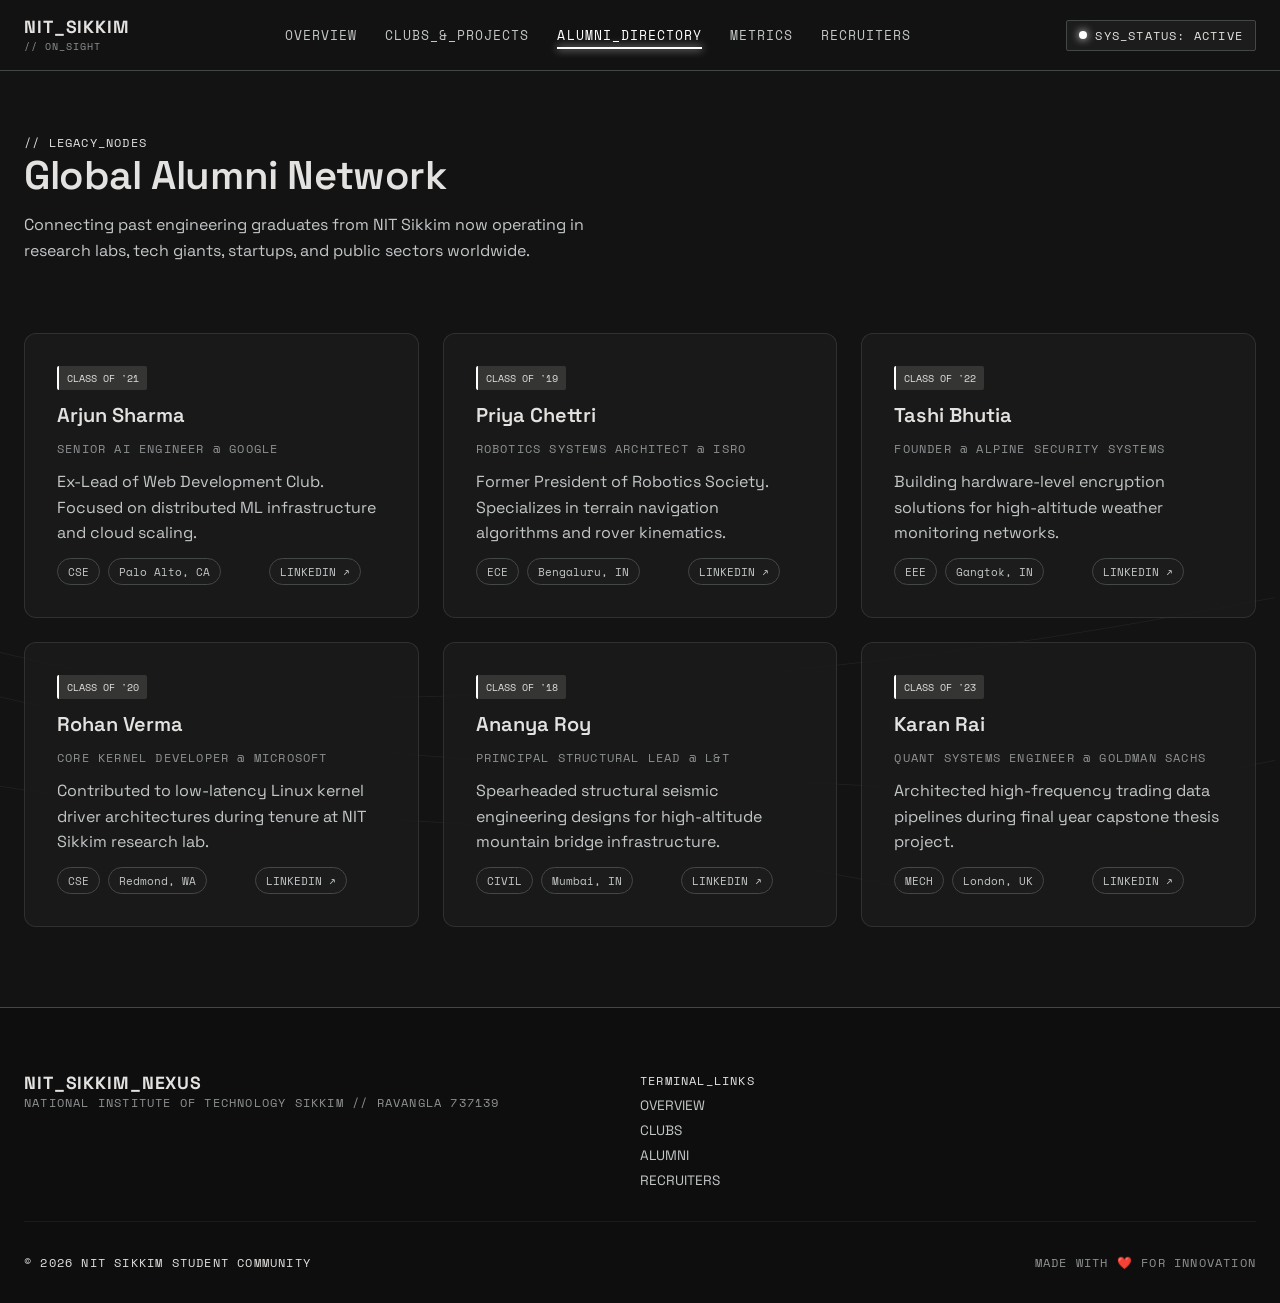
==== alumni.html @ 64bd24f9 "Add files via upload" ====
<!DOCTYPE html>
<html lang="en">
<head>
  <meta charset="UTF-8">
  <meta name="viewport" content="width=device-width, initial-scale=1.0">
  <title>ALUMNI DIRECTORY // NIT SIKKIM</title>
  <link rel="preconnect" href="https://fonts.googleapis.com">
  <link rel="preconnect" href="https://fonts.gstatic.com" crossorigin>
  <link href="https://fonts.googleapis.com/css2?family=Space+Grotesk:wght@400;500;600;700&family=Space+Mono:wght@400;700&display=swap" rel="stylesheet">
  <link rel="stylesheet" href="styles.css">
</head>
<body>

  <canvas id="mountain-canvas"></canvas>

  <header class="navbar">
    <div class="nav-container">
      <a href="index.html" class="brand">
        <span class="brand-title">NIT_SIKKIM</span>
        <span class="label-mono brand-tag">// ON_SIGHT</span>
      </a>
      
      <nav class="nav-links">
        <a href="index.html" class="nav-link">OVERVIEW</a>
        <a href="clubs.html" class="nav-link">CLUBS_&_PROJECTS</a>
        <a href="alumni.html" class="nav-link">ALUMNI_DIRECTORY</a>
        <a href="metrics.html" class="nav-link">METRICS</a>
        <a href="companies.html" class="nav-link">RECRUITERS</a>
      </nav>

      <div class="nav-status">
        <span class="status-dot"></span>
        <span class="label-mono">SYS_STATUS: ACTIVE</span>
      </div>
    </div>
  </header>

  <main>
    <section class="page-header">
      <span class="label-mono">// LEGACY_NODES</span>
      <h1 class="headline-lg">Global Alumni Network</h1>
      <p class="body-md">Connecting past engineering graduates from NIT Sikkim now operating in research labs, tech giants, startups, and public sectors worldwide.</p>
    </section>

    <section class="alumni-section">
      <div class="grid-container alumni-grid">
        <div class="glass-card alumni-card">
          <div class="alumni-badge">CLASS OF '21</div>
          <h3 class="alumni-name">Arjun Sharma</h3>
          <p class="label-mono text-muted">Senior AI Engineer @ Google</p>
          <p class="body-md">Ex-Lead of Web Development Club. Focused on distributed ML infrastructure and cloud scaling.</p>
          <div class="alumni-tags">
            <span class="chip">CSE</span>
            <span class="chip">Palo Alto, CA</span>
            <a href="https://linkedin.com/in/arjun-sharma" target="_blank" class="chip-btn">LINKEDIN ↗</a>
          </div>
        </div>

        <div class="glass-card alumni-card">
          <div class="alumni-badge">CLASS OF '19</div>
          <h3 class="alumni-name">Priya Chettri</h3>
          <p class="label-mono text-muted">Robotics Systems Architect @ ISRO</p>
          <p class="body-md">Former President of Robotics Society. Specializes in terrain navigation algorithms and rover kinematics.</p>
          <div class="alumni-tags">
            <span class="chip">ECE</span>
            <span class="chip">Bengaluru, IN</span>
            <a href="https://linkedin.com/in/priya-chettri" target="_blank" class="chip-btn">LINKEDIN ↗</a>
          </div>
        </div>

        <div class="glass-card alumni-card">
          <div class="alumni-badge">CLASS OF '22</div>
          <h3 class="alumni-name">Tashi Bhutia</h3>
          <p class="label-mono text-muted">Founder @ Alpine Security Systems</p>
          <p class="body-md">Building hardware-level encryption solutions for high-altitude weather monitoring networks.</p>
          <div class="alumni-tags">
            <span class="chip">EEE</span>
            <span class="chip">Gangtok, IN</span>
            <a href="https://linkedin.com/in/tashi-bhutia" target="_blank" class="chip-btn">LINKEDIN ↗</a>
          </div>
        </div>

        <div class="glass-card alumni-card">
          <div class="alumni-badge">CLASS OF '20</div>
          <h3 class="alumni-name">Rohan Verma</h3>
          <p class="label-mono text-muted">Core Kernel Developer @ Microsoft</p>
          <p class="body-md">Contributed to low-latency Linux kernel driver architectures during tenure at NIT Sikkim research lab.</p>
          <div class="alumni-tags">
            <span class="chip">CSE</span>
            <span class="chip">Redmond, WA</span>
            <a href="https://linkedin.com/in/rohan-verma" target="_blank" class="chip-btn">LINKEDIN ↗</a>
          </div>
        </div>

        <div class="glass-card alumni-card">
          <div class="alumni-badge">CLASS OF '18</div>
          <h3 class="alumni-name">Ananya Roy</h3>
          <p class="label-mono text-muted">Principal Structural Lead @ L&T</p>
          <p class="body-md">Spearheaded structural seismic engineering designs for high-altitude mountain bridge infrastructure.</p>
          <div class="alumni-tags">
            <span class="chip">CIVIL</span>
            <span class="chip">Mumbai, IN</span>
            <a href="https://linkedin.com/in/ananya-roy" target="_blank" class="chip-btn">LINKEDIN ↗</a>
          </div>
        </div>

        <div class="glass-card alumni-card">
          <div class="alumni-badge">CLASS OF '23</div>
          <h3 class="alumni-name">Karan Rai</h3>
          <p class="label-mono text-muted">Quant Systems Engineer @ Goldman Sachs</p>
          <p class="body-md">Architected high-frequency trading data pipelines during final year capstone thesis project.</p>
          <div class="alumni-tags">
            <span class="chip">MECH</span>
            <span class="chip">London, UK</span>
            <a href="https://linkedin.com/in/karan-rai" target="_blank" class="chip-btn">LINKEDIN ↗</a>
          </div>
        </div>
      </div>
    </section>
  </main>

  <footer class="footer">
    <div class="footer-container">
      <div class="footer-brand">
        <span class="brand-title">NIT_SIKKIM_NEXUS</span>
        <p class="label-mono text-muted">NATIONAL INSTITUTE OF TECHNOLOGY SIKKIM // RAVANGLA 737139</p>
      </div>

      <div class="footer-links">
        <span class="label-mono">TERMINAL_LINKS</span>
        <a href="index.html">OVERVIEW</a>
        <a href="clubs.html">CLUBS</a>
        <a href="alumni.html">ALUMNI</a>
        <a href="companies.html">RECRUITERS</a>
      </div>

      <div class="footer-meta">
        <span class="label-mono">&copy; 2026 NIT SIKKIM STUDENT COMMUNITY</span>
        <span class="label-mono text-muted">MADE WITH ❤️ FOR INNOVATION</span>
      </div>
    </div>
  </footer>

  <script src="script.js"></script>
</body>
</html>
---- styles.css ----
/* ==========================================================================
   SYNTHETIC HORIZON DESIGN SYSTEM (MONOCHROMATIC TECHNICAL / GLASSMORPHIC HUD)
   ========================================================================== */

:root {
  /* Design Tokens - Palette */
  --surface: #131313;
  --surface-dim: #131313;
  --surface-bright: #393938;
  --surface-container-lowest: #0e0e0e;
  --surface-container-low: #1b1c1b;
  --surface-container: #1f201f;
  --surface-container-high: #2a2a29;
  --surface-container-highest: #353534;
  
  --on-surface: #e4e2e0;
  --on-surface-variant: #c4c7c8;
  --outline: #8e9192;
  --outline-variant: #444748;
  
  --primary: #ffffff;
  --on-primary: #2f3131;
  --secondary: #c7c6c6;
  --tertiary: #ffffff;
  
  /* Typography */
  --font-heading: 'Space Grotesk', sans-serif;
  --font-mono: 'Space Mono', monospace;
  
  /* Border Radius */
  --radius-sm: 0.125rem;  /* 2px */
  --radius-default: 0.25rem; /* 4px */
  --radius-md: 0.375rem;  /* 6px */
  --radius-lg: 0.75rem;   /* 12px */
  
  /* Spacing */
  --gutter: 24px;
  --max-width: 1440px;
}

/* Global Reset & Base */
* {
  box-sizing: border-box;
  margin: 0;
  padding: 0;
}

html {
  scroll-behavior: smooth;
  background-color: var(--surface);
  color: var(--on-surface);
  font-family: var(--font-heading);
}

body {
  overflow-x: hidden;
  position: relative;
  min-height: 100vh;
  display: flex;
  flex-direction: column;
}

main {
  flex: 1;
}

/* Dynamic Mountain Canvas */
#mountain-canvas {
  position: fixed;
  top: 0;
  left: 0;
  width: 100vw;
  height: 100vh;
  z-index: -1;
  pointer-events: none;
  opacity: 0.35;
}

/* Typography Classes */
.headline-xl {
  font-size: clamp(2.5rem, 6vw, 4rem);
  font-weight: 700;
  line-height: 1.1;
  letter-spacing: -0.02em;
}

.headline-lg {
  font-size: clamp(1.75rem, 4vw, 2.5rem);
  font-weight: 600;
  line-height: 1.2;
  letter-spacing: -0.01em;
}

.body-md {
  font-size: 1rem;
  font-weight: 400;
  line-height: 1.6;
  color: var(--on-surface-variant);
}

.label-mono {
  font-family: var(--font-mono);
  font-size: 0.75rem;
  letter-spacing: 0.1em;
  text-transform: uppercase;
}

.text-glow {
  text-shadow: 0 0 15px rgba(255, 255, 255, 0.4);
}

.text-muted {
  color: var(--outline);
}

.text-primary {
  color: var(--primary);
}

/* Glassmorphism Cards */
.glass-card {
  background: rgba(31, 32, 31, 0.55);
  backdrop-filter: blur(25px);
  -webkit-backdrop-filter: blur(25px);
  border: 1px solid rgba(255, 255, 255, 0.1);
  border-radius: var(--radius-lg);
  padding: 32px;
  transition: all 0.3s cubic-bezier(0.16, 1, 0.3, 1);
  position: relative;
  overflow: hidden;
}

.glass-card::before {
  content: '';
  position: absolute;
  top: 0;
  left: -100%;
  width: 100%;
  height: 100%;
  background: linear-gradient(90deg, transparent, rgba(255,255,255,0.05), transparent);
  transition: left 0.6s ease;
}

.glass-card:hover::before {
  left: 100%;
}

.glass-card:hover {
  border-color: rgba(255, 255, 255, 0.25);
  box-shadow: 0 0 25px rgba(255, 255, 255, 0.08);
  transform: translateY(-2px);
}

/* Layout Grid Container */
.grid-container {
  display: grid;
  gap: var(--gutter);
  max-width: var(--max-width);
  margin: 0 auto;
  padding: 0 var(--gutter);
}

/* Navbar */
.navbar {
  position: sticky;
  top: 0;
  z-index: 100;
  background: rgba(19, 19, 19, 0.85);
  backdrop-filter: blur(20px);
  border-bottom: 1px solid var(--outline-variant);
}

.nav-container {
  max-width: var(--max-width);
  margin: 0 auto;
  padding: 16px var(--gutter);
  display: flex;
  align-items: center;
  justify-content: space-between;
}

.brand {
  display: flex;
  flex-direction: column;
  text-decoration: none;
  color: inherit;
}

.brand-title {
  font-weight: 700;
  letter-spacing: 0.05em;
  font-size: 1.1rem;
}

.brand-tag {
  color: var(--outline);
  font-size: 0.65rem;
}

.nav-links {
  display: flex;
  gap: 28px;
}

.nav-link {
  color: var(--on-surface-variant);
  text-decoration: none;
  font-family: var(--font-mono);
  font-size: 0.8rem;
  letter-spacing: 0.08em;
  transition: color 0.2s ease;
  position: relative;
  padding: 4px 0;
}

.nav-link:hover, .nav-link.active {
  color: var(--primary);
}

.nav-link.active::after {
  content: '';
  position: absolute;
  bottom: 0;
  left: 0;
  width: 100%;
  height: 2px;
  background: var(--primary);
  box-shadow: 0 0 8px var(--primary);
}

.nav-status {
  display: flex;
  align-items: center;
  gap: 8px;
  background: var(--surface-container-low);
  padding: 6px 12px;
  border-radius: var(--radius-sm);
  border: 1px solid var(--outline-variant);
}

.status-dot {
  width: 8px;
  height: 8px;
  background-color: var(--primary);
  border-radius: 50%;
  box-shadow: 0 0 8px var(--primary);
  animation: pulse 2s infinite;
}

@keyframes pulse {
  0% { opacity: 1; }
  50% { opacity: 0.3; }
  100% { opacity: 1; }
}

/* Page Headers */
.page-header {
  max-width: var(--max-width);
  margin: 0 auto;
  padding: 60px var(--gutter) 30px;
}

.page-header p {
  margin-top: 12px;
  max-width: 600px;
}

/* Buttons */
.btn {
  display: inline-flex;
  align-items: center;
  justify-content: center;
  padding: 12px 24px;
  font-family: var(--font-mono);
  font-size: 0.85rem;
  letter-spacing: 0.08em;
  text-decoration: none;
  border-radius: var(--radius-default);
  cursor: pointer;
  transition: all 0.2s ease;
  border: 1px solid transparent;
}

.btn-primary {
  background: var(--tertiary);
  color: var(--on-primary);
  border-color: var(--tertiary);
  font-weight: 700;
}

.btn-primary:hover {
  box-shadow: 0 0 20px rgba(255, 255, 255, 0.4);
  transform: translateY(-1px);
}

.btn-ghost {
  background: transparent;
  color: var(--primary);
  border-color: var(--outline);
}

.btn-ghost:hover {
  background: rgba(255, 255, 255, 0.1);
  border-color: var(--primary);
}

/* Hero Section */
.hero-section {
  max-width: var(--max-width);
  margin: 0 auto;
  padding: 80px var(--gutter) 40px;
  display: grid;
  grid-template-columns: 1.2fr 0.8fr;
  gap: 48px;
  align-items: center;
}

.hud-badge {
  display: inline-block;
  padding: 6px 12px;
  background: var(--surface-container-high);
  border: 1px solid var(--outline-variant);
  border-radius: var(--radius-sm);
  margin-bottom: 24px;
}

.hero-description {
  margin: 24px 0 32px;
  max-width: 580px;
}

.hero-actions {
  display: flex;
  gap: 16px;
}

/* Terrain HUD Graphic Widget */
.terrain-hud {
  display: flex;
  flex-direction: column;
  gap: 20px;
}

.hud-header, .hud-footer {
  display: flex;
  justify-content: space-between;
}

.topography-graphic {
  height: 120px;
  border: 1px dashed var(--outline-variant);
  border-radius: var(--radius-sm);
  position: relative;
  overflow: hidden;
  display: flex;
  align-items: center;
  justify-content: center;
  background: radial-gradient(circle, rgba(255,255,255,0.03) 0%, transparent 70%);
}

.topo-line {
  position: absolute;
  border: 1px solid var(--outline);
  border-radius: 50%;
  opacity: 0.3;
}

.line-1 { width: 80px; height: 40px; transform: rotate(-15deg); }
.line-2 { width: 140px; height: 70px; transform: rotate(-10deg); }
.line-3 { width: 220px; height: 100px; transform: rotate(-5deg); }

.hud-val {
  display: block;
  font-family: var(--font-heading);
  font-weight: 600;
  margin-top: 4px;
}

/* Stats Section */
.stats-section {
  padding: 40px 0 60px;
}

.stats-grid {
  grid-template-columns: repeat(auto-fit, minmax(240px, 1fr));
}

.stat-card {
  display: flex;
  flex-direction: column;
  gap: 8px;
}

/* Clubs & Projects Section */
.clubs-section, .alumni-section, .companies-section, .metrics-detailed-section {
  padding: 40px 0 80px;
}

.section-header {
  max-width: var(--max-width);
  margin: 0 auto 32px;
  padding: 0 var(--gutter);
  display: flex;
  justify-content: space-between;
  align-items: flex-end;
  flex-wrap: wrap;
  gap: 16px;
}

.filter-bar {
  display: flex;
  gap: 8px;
  flex-wrap: wrap;
}

.filter-btn {
  background: var(--surface-container-low);
  border: 1px solid var(--outline-variant);
  color: var(--on-surface-variant);
  padding: 8px 16px;
  font-family: var(--font-mono);
  font-size: 0.75rem;
  border-radius: var(--radius-sm);
  cursor: pointer;
  transition: all 0.2s ease;
}

.filter-btn:hover, .filter-btn.active {
  background: var(--primary);
  color: var(--on-primary);
  border-color: var(--primary);
}

.projects-grid {
  grid-template-columns: repeat(auto-fill, minmax(340px, 1fr));
}

.project-card {
  display: flex;
  flex-direction: column;
  justify-content: space-between;
  height: 100%;
}

.card-header {
  display: flex;
  justify-content: space-between;
  align-items: center;
  margin-bottom: 12px;
}

.card-title {
  font-size: 1.4rem;
  margin-bottom: 8px;
}

.progress-container {
  margin: 20px 0 12px;
}

.progress-bar {
  height: 3px;
  background: var(--surface-container-highest);
  border-radius: 2px;
  overflow: hidden;
  margin-top: 6px;
}

.progress-fill {
  height: 100%;
  background: linear-gradient(90deg, var(--secondary), var(--primary));
  box-shadow: 0 0 8px var(--primary);
}

.card-footer {
  display: flex;
  justify-content: space-between;
  align-items: center;
  margin-top: 16px;
  padding-top: 16px;
  border-top: 1px solid var(--outline-variant);
}

/* Alumni Section */
.alumni-grid {
  grid-template-columns: repeat(auto-fill, minmax(300px, 1fr));
}

.alumni-card {
  display: flex;
  flex-direction: column;
  gap: 12px;
}

.alumni-badge {
  display: inline-block;
  align-self: flex-start;
  font-family: var(--font-mono);
  font-size: 0.65rem;
  background: var(--surface-container-highest);
  padding: 4px 8px;
  border-radius: var(--radius-sm);
  border-left: 2px solid var(--primary);
}

.alumni-name {
  font-size: 1.25rem;
  font-weight: 600;
}

.alumni-tags {
  display: flex;
  gap: 8px;
  margin-top: auto;
}

.chip {
  font-family: var(--font-mono);
  font-size: 0.7rem;
  background: var(--surface-container-low);
  border: 1px solid var(--outline-variant);
  padding: 4px 10px;
  border-radius: 9999px;
  color: var(--on-surface-variant);
}
/* Animated Interactive Chip Button */
.chip-btn {
  display: inline-flex;
  align-items: center;
  font-family: var(--font-mono);
  font-size: 0.7rem;
  background: var(--surface-container-low);
  border: 1px solid var(--outline-variant);
  padding: 4px 10px;
  border-radius: 9999px;
  color: var(--on-surface-variant);
  text-decoration: none;
  transition: all 0.25s ease;
  margin-left: 40px;
  cursor: pointer;
}

.chip-btn:hover {
  background: rgba(255, 255, 255, 0.1);
  border-color: var(--primary);
  color: var(--primary);
  box-shadow: 0 0 12px rgba(255, 255, 255, 0.3);
  transform: translateY(-2px);
}
/* Companies Marquee Section */
.marquee-wrapper {
  width: 100%;
  overflow: hidden;
  padding: 40px 0;
  position: relative;
  background: var(--surface-container-lowest);
  border-top: 1px solid var(--outline-variant);
  border-bottom: 1px solid var(--outline-variant);
  margin: 40px 0;
  mask-image: linear-gradient(90deg, transparent, #000 15%, #000 85%, transparent);
  -webkit-mask-image: linear-gradient(90deg, transparent, #000 15%, #000 85%, transparent);
}

.marquee-track {
  display: flex;
  align-items: center;
  gap: 60px;
  width: max-content;
  animation: marquee-slide 35s linear infinite;
}

.marquee-track:hover {
  animation-play-state: paused;
}

@keyframes marquee-slide {
  0% { transform: translateX(0); }
  100% { transform: translateX(-50%); }
}

.company-badge {
  display: flex;
  align-items: center;
  gap: 14px;
  padding: 16px 28px;
  background: rgba(31, 32, 31, 0.4);
  border: 1px solid var(--outline-variant);
  border-radius: var(--radius-md);
  backdrop-filter: blur(10px);
  transition: all 0.3s ease;
  cursor: pointer;
  white-space: nowrap;
}

.company-badge:hover {
  border-color: var(--primary);
  box-shadow: 0 0 15px rgba(255, 255, 255, 0.2);
  transform: translateY(-2px);
}

.company-logo-svg {
  width: 32px;
  height: 32px;
  fill: var(--on-surface-variant);
  transition: fill 0.3s ease;
}

.company-badge:hover .company-logo-svg {
  fill: var(--primary);
  filter: drop-shadow(0 0 6px var(--primary));
}

.company-name {
  font-family: var(--font-heading);
  font-weight: 600;
  font-size: 1.1rem;
  letter-spacing: 0.05em;
  color: var(--on-surface);
}

/* Modal Window */
.modal-overlay {
  position: fixed;
  top: 0;
  left: 0;
  width: 100vw;
  height: 100vh;
  background: rgba(0, 0, 0, 0.85);
  backdrop-filter: blur(12px);
  z-index: 1000;
  display: flex;
  align-items: center;
  justify-content: center;
  opacity: 0;
  pointer-events: none;
  transition: opacity 0.3s ease;
}

.modal-overlay.active {
  opacity: 1;
  pointer-events: all;
}

.modal-content {
  max-width: 600px;
  width: 90%;
  position: relative;
  display: flex;
  flex-direction: column;
  gap: 16px;
}

.modal-close {
  position: absolute;
  top: 20px;
  right: 20px;
  background: transparent;
  border: none;
  color: var(--primary);
  font-size: 1.8rem;
  cursor: pointer;
}

.modal-metrics {
  display: flex;
  gap: 32px;
  margin: 16px 0;
  padding: 16px;
  background: var(--surface-container-low);
  border-radius: var(--radius-sm);
}

/* Footer */
.footer {
  border-top: 1px solid var(--outline-variant);
  padding: 64px 0 32px;
  background: var(--surface-container-lowest);
  margin-top: auto;
}

.footer-container {
  max-width: var(--max-width);
  margin: 0 auto;
  padding: 0 var(--gutter);
  display: grid;
  grid-template-columns: 2fr 1fr 1fr;
  gap: 32px;
}

.footer-links {
  display: flex;
  flex-direction: column;
  gap: 8px;
}

.footer-links a {
  color: var(--on-surface-variant);
  text-decoration: none;
  font-size: 0.85rem;
}

.footer-links a:hover {
  color: var(--primary);
}

.footer-meta {
  grid-column: 1 / -1;
  display: flex;
  justify-content: space-between;
  padding-top: 32px;
  border-top: 1px solid rgba(255,255,255,0.05);
  flex-wrap: wrap;
  gap: 12px;
}

/* Responsive Styles */
@media (max-width: 868px) {
  .hero-section {
    grid-template-columns: 1fr;
    padding-top: 40px;
  }
  
  .nav-links {
    display: none;
  }

  .footer-container {
    grid-template-columns: 1fr;
  }
}
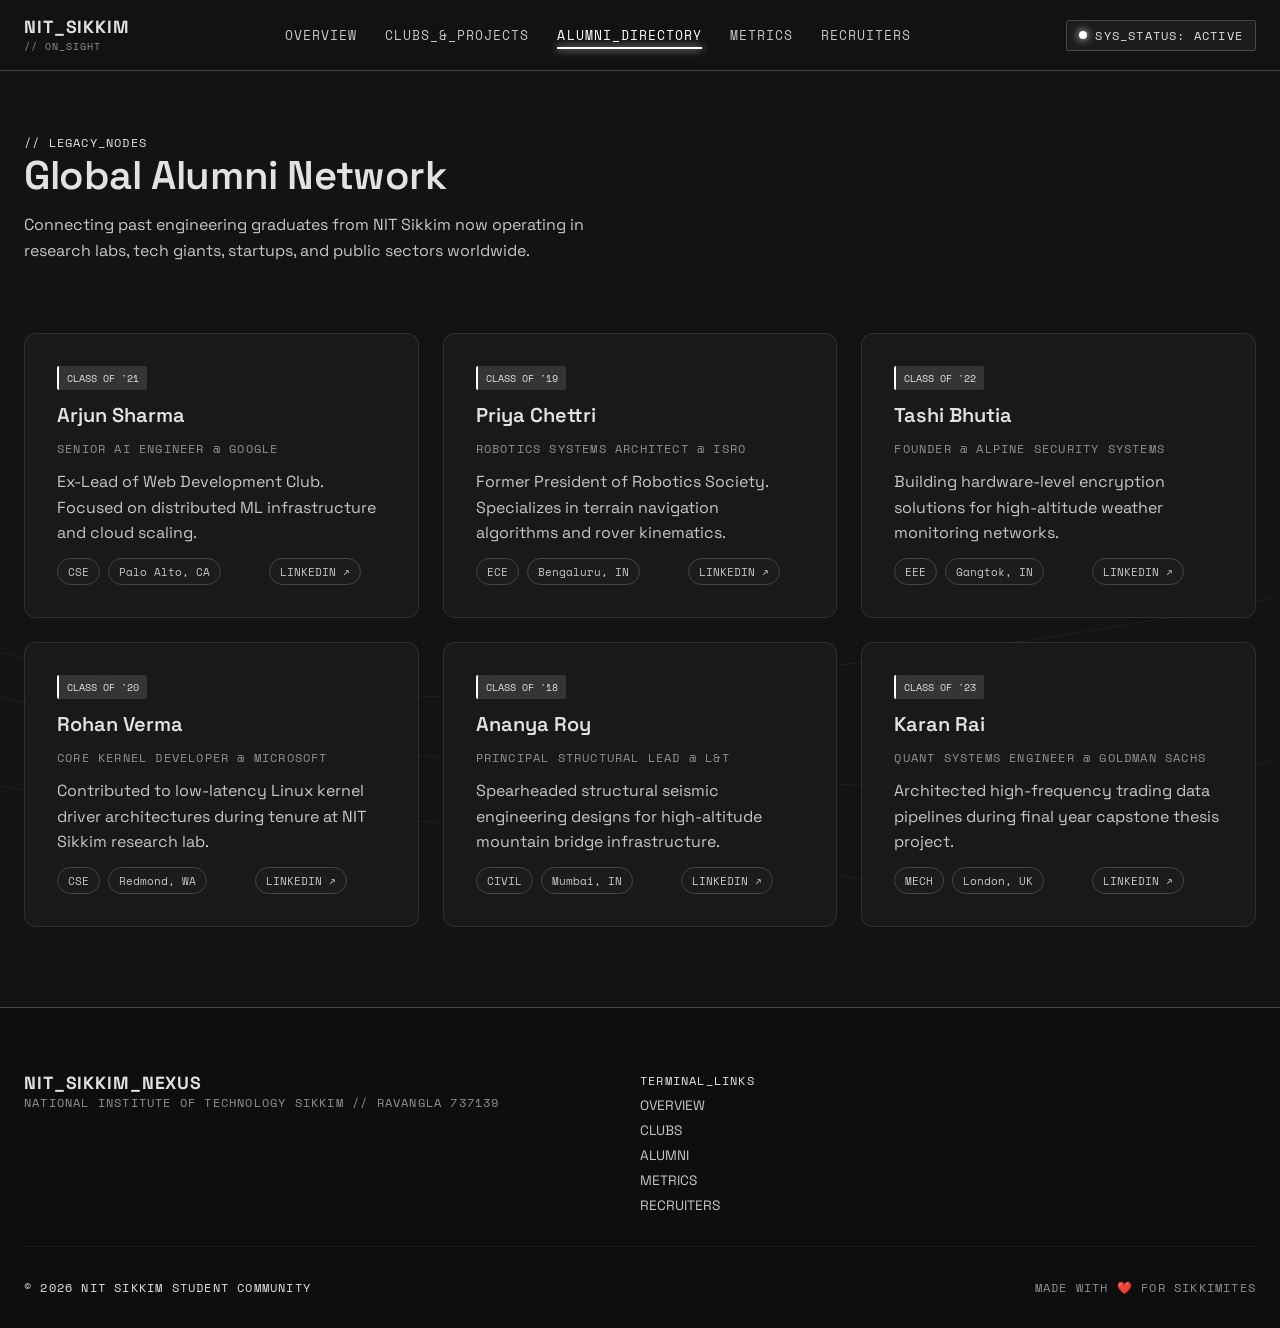
==== commit 893a6a10: "commit 2" ====
--- a/alumni.html
+++ b/alumni.html
@@ -131,12 +131,13 @@
         <a href="index.html">OVERVIEW</a>
         <a href="clubs.html">CLUBS</a>
         <a href="alumni.html">ALUMNI</a>
+        <a href="metrics.html">METRICS</a>
         <a href="companies.html">RECRUITERS</a>
       </div>
 
       <div class="footer-meta">
         <span class="label-mono">&copy; 2026 NIT SIKKIM STUDENT COMMUNITY</span>
-        <span class="label-mono text-muted">MADE WITH ❤️ FOR INNOVATION</span>
+        <span class="label-mono text-muted">MADE WITH ❤️ FOR SIKKIMITES</span>
       </div>
     </div>
   </footer>
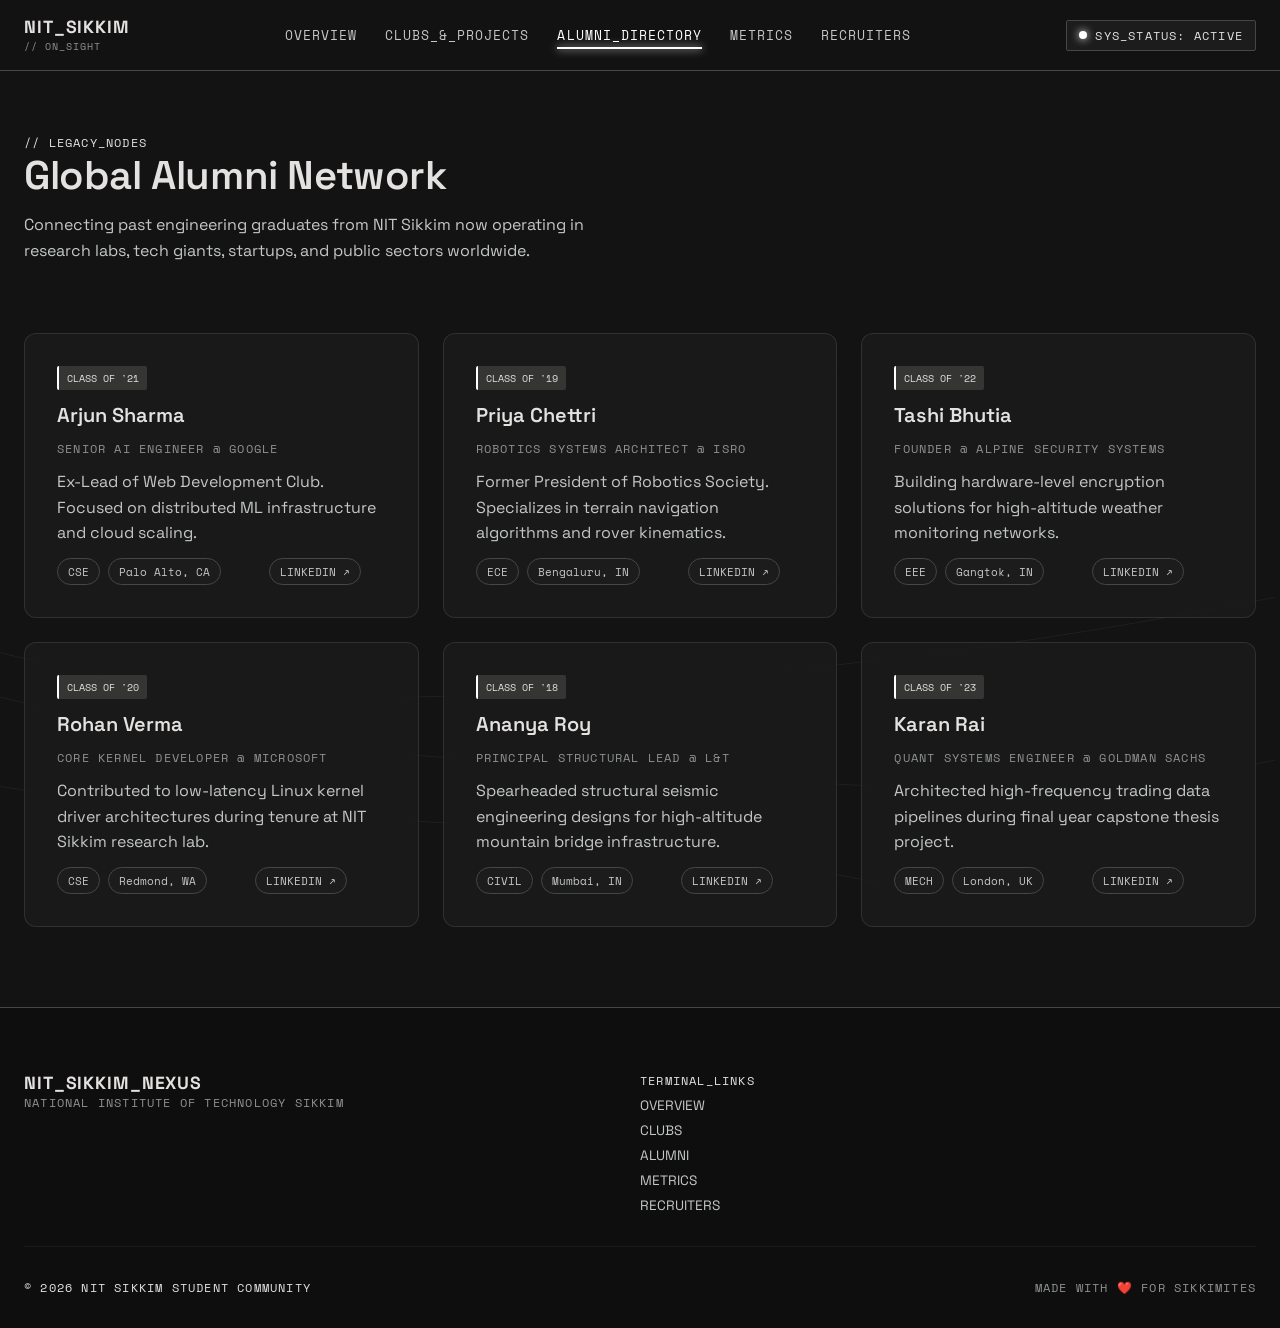
==== commit d9643cdf: "commit 3" ====
--- a/alumni.html
+++ b/alumni.html
@@ -123,7 +123,7 @@
     <div class="footer-container">
       <div class="footer-brand">
         <span class="brand-title">NIT_SIKKIM_NEXUS</span>
-        <p class="label-mono text-muted">NATIONAL INSTITUTE OF TECHNOLOGY SIKKIM // RAVANGLA 737139</p>
+        <p class="label-mono text-muted">NATIONAL INSTITUTE OF TECHNOLOGY SIKKIM</p>
       </div>
 
       <div class="footer-links">
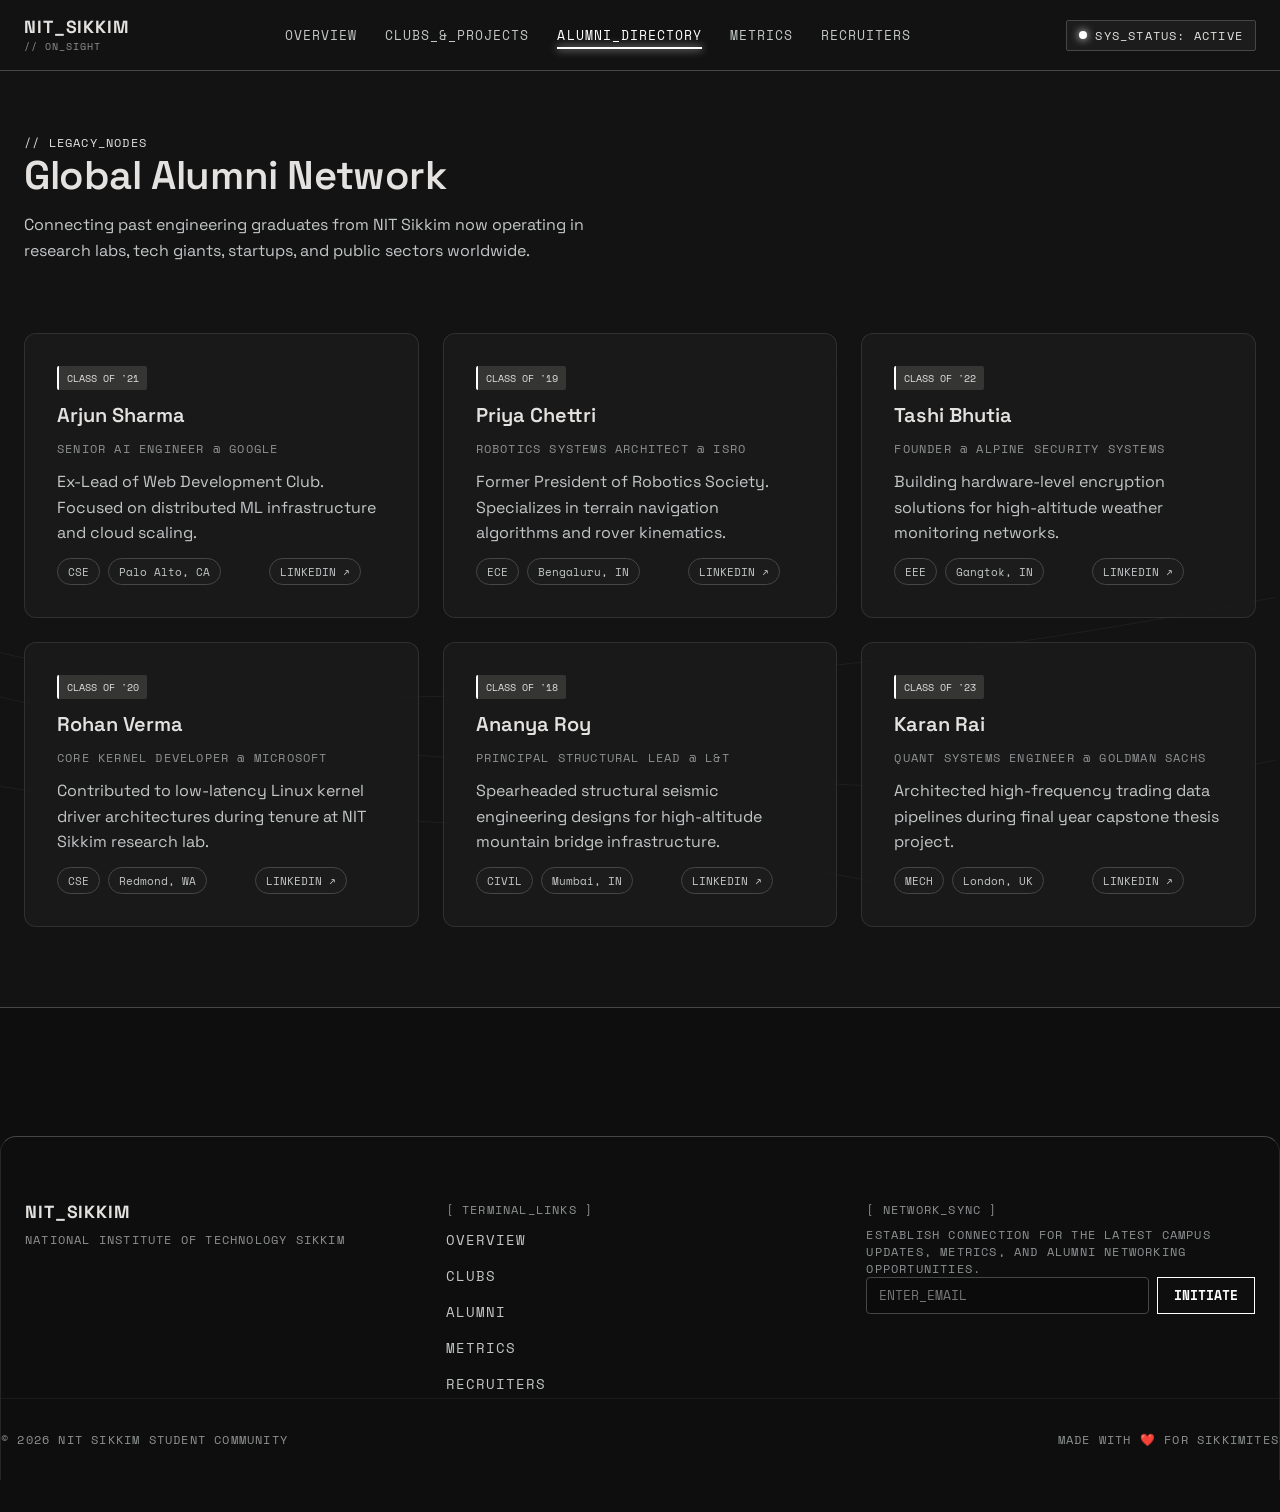
==== commit e78b6c91: "commit major [5]" ====
--- a/alumni.html
+++ b/alumni.html
@@ -120,26 +120,7 @@
   </main>
 
   <footer class="footer">
-    <div class="footer-container">
-      <div class="footer-brand">
-        <span class="brand-title">NIT_SIKKIM_NEXUS</span>
-        <p class="label-mono text-muted">NATIONAL INSTITUTE OF TECHNOLOGY SIKKIM</p>
-      </div>
-
-      <div class="footer-links">
-        <span class="label-mono">TERMINAL_LINKS</span>
-        <a href="index.html">OVERVIEW</a>
-        <a href="clubs.html">CLUBS</a>
-        <a href="alumni.html">ALUMNI</a>
-        <a href="metrics.html">METRICS</a>
-        <a href="companies.html">RECRUITERS</a>
-      </div>
-
-      <div class="footer-meta">
-        <span class="label-mono">&copy; 2026 NIT SIKKIM STUDENT COMMUNITY</span>
-        <span class="label-mono text-muted">MADE WITH ❤️ FOR SIKKIMITES</span>
-      </div>
-    </div>
+    <div id="footer-container"></div>
   </footer>
 
   <script src="script.js"></script>
--- a/styles.css
+++ b/styles.css
@@ -566,7 +566,7 @@
   align-items: center;
   gap: 60px;
   width: max-content;
-  animation: marquee-slide 35s linear infinite;
+  animation: marquee-slide 80s linear infinite;
 }
 
 .marquee-track:hover {
@@ -712,6 +712,49 @@
   flex-wrap: wrap;
   gap: 12px;
 }
+/* Footer Newsletter HUD */
+.footer-newsletter {
+  display: flex;
+  flex-direction: column;
+}
+
+.hud-form {
+  display: flex;
+  gap: 8px;
+}
+
+.hud-input {
+  flex: 1;
+  background: rgba(0, 0, 0, 0.2);
+  border: 1px solid var(--outline-variant);
+  color: var(--on-surface);
+  padding: 8px 12px;
+  font-family: 'Space Mono', monospace;
+  font-size: 0.8rem;
+  border-radius: 4px;
+}
+
+.hud-submit {
+  background: transparent;
+  border: 1px solid var(--primary);
+  color: var(--primary);
+  padding: 8px 16px;
+  font-family: 'Space Mono', monospace;
+  font-size: 0.8rem;
+  font-weight: bold;
+  cursor: pointer;
+  transition: all 0.3s ease;
+}
+
+.hud-submit:hover {
+  background: var(--primary);
+  color: #000;
+}
+
+/* Adjust grid for the new newsletter column */
+.footer-container {
+  grid-template-columns: 1fr 1fr 1fr; /* Ensures equal spacing for columns */
+}
 
 /* Responsive Styles */
 @media (max-width: 868px) {
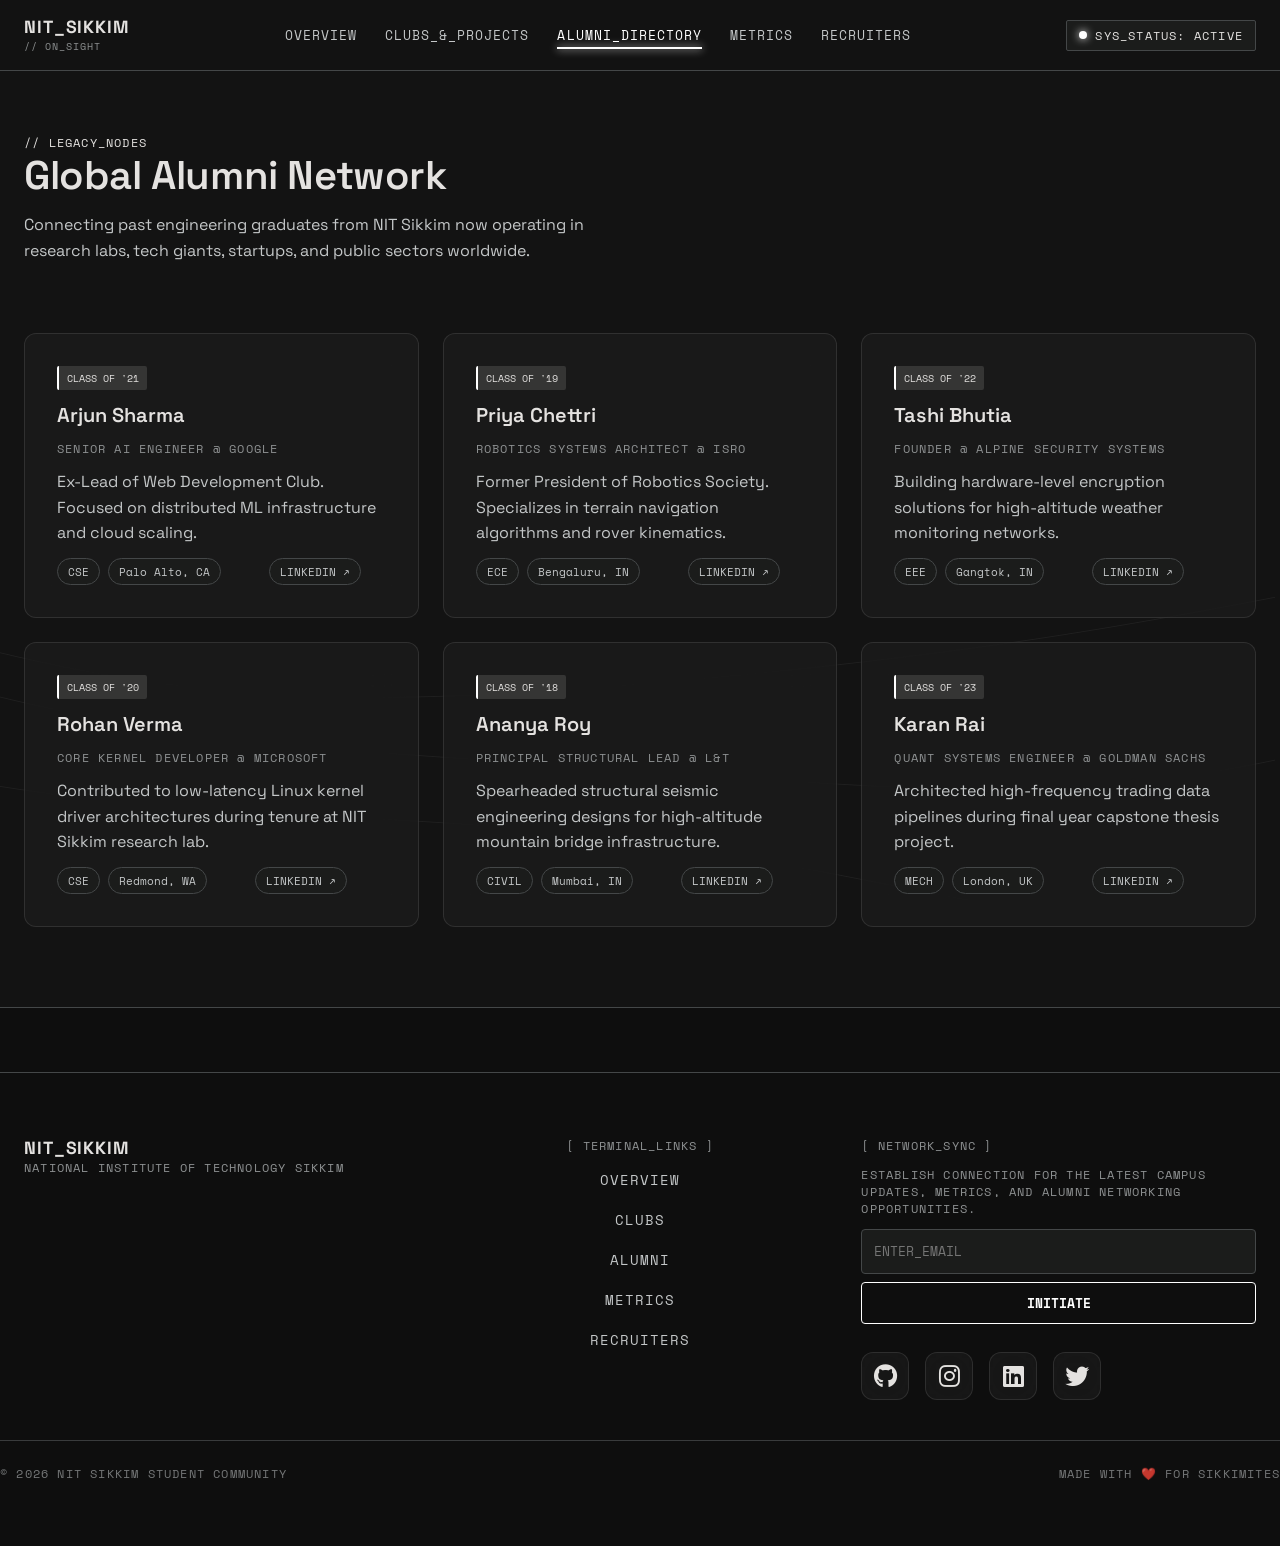
==== commit 2e3a584f: "footer version 2.0" ====
--- a/alumni.html
+++ b/alumni.html
@@ -8,6 +8,7 @@
   <link rel="preconnect" href="https://fonts.gstatic.com" crossorigin>
   <link href="https://fonts.googleapis.com/css2?family=Space+Grotesk:wght@400;500;600;700&family=Space+Mono:wght@400;700&display=swap" rel="stylesheet">
   <link rel="stylesheet" href="styles.css">
+  <link rel="stylesheet" href="https://cdnjs.cloudflare.com/ajax/libs/font-awesome/6.4.0/css/all.min.css">
 </head>
 <body>
 
--- a/styles.css
+++ b/styles.css
@@ -1,6 +1,4 @@
-/* ==========================================================================
-   SYNTHETIC HORIZON DESIGN SYSTEM (MONOCHROMATIC TECHNICAL / GLASSMORPHIC HUD)
-   ========================================================================== */
+/*NIT_SIKKIM ON_SIGHT*/
 
 :root {
   /* Design Tokens - Palette */
@@ -12,27 +10,31 @@
   --surface-container: #1f201f;
   --surface-container-high: #2a2a29;
   --surface-container-highest: #353534;
-  
+
   --on-surface: #e4e2e0;
   --on-surface-variant: #c4c7c8;
   --outline: #8e9192;
   --outline-variant: #444748;
-  
+
   --primary: #ffffff;
   --on-primary: #2f3131;
   --secondary: #c7c6c6;
   --tertiary: #ffffff;
-  
+
   /* Typography */
   --font-heading: 'Space Grotesk', sans-serif;
   --font-mono: 'Space Mono', monospace;
-  
+
   /* Border Radius */
-  --radius-sm: 0.125rem;  /* 2px */
-  --radius-default: 0.25rem; /* 4px */
-  --radius-md: 0.375rem;  /* 6px */
-  --radius-lg: 0.75rem;   /* 12px */
-  
+  --radius-sm: 0.125rem;
+  /* 2px */
+  --radius-default: 0.25rem;
+  /* 4px */
+  --radius-md: 0.375rem;
+  /* 6px */
+  --radius-lg: 0.75rem;
+  /* 12px */
+
   /* Spacing */
   --gutter: 24px;
   --max-width: 1440px;
@@ -137,7 +139,7 @@
   left: -100%;
   width: 100%;
   height: 100%;
-  background: linear-gradient(90deg, transparent, rgba(255,255,255,0.05), transparent);
+  background: linear-gradient(90deg, transparent, rgba(255, 255, 255, 0.05), transparent);
   transition: left 0.6s ease;
 }
 
@@ -213,7 +215,8 @@
   padding: 4px 0;
 }
 
-.nav-link:hover, .nav-link.active {
+.nav-link:hover,
+.nav-link.active {
   color: var(--primary);
 }
 
@@ -248,9 +251,17 @@
 }
 
 @keyframes pulse {
-  0% { opacity: 1; }
-  50% { opacity: 0.3; }
-  100% { opacity: 1; }
+  0% {
+    opacity: 1;
+  }
+
+  50% {
+    opacity: 0.3;
+  }
+
+  100% {
+    opacity: 1;
+  }
 }
 
 /* Page Headers */
@@ -341,7 +352,8 @@
   gap: 20px;
 }
 
-.hud-header, .hud-footer {
+.hud-header,
+.hud-footer {
   display: flex;
   justify-content: space-between;
 }
@@ -355,7 +367,7 @@
   display: flex;
   align-items: center;
   justify-content: center;
-  background: radial-gradient(circle, rgba(255,255,255,0.03) 0%, transparent 70%);
+  background: radial-gradient(circle, rgba(255, 255, 255, 0.03) 0%, transparent 70%);
 }
 
 .topo-line {
@@ -365,9 +377,23 @@
   opacity: 0.3;
 }
 
-.line-1 { width: 80px; height: 40px; transform: rotate(-15deg); }
-.line-2 { width: 140px; height: 70px; transform: rotate(-10deg); }
-.line-3 { width: 220px; height: 100px; transform: rotate(-5deg); }
+.line-1 {
+  width: 80px;
+  height: 40px;
+  transform: rotate(-15deg);
+}
+
+.line-2 {
+  width: 140px;
+  height: 70px;
+  transform: rotate(-10deg);
+}
+
+.line-3 {
+  width: 220px;
+  height: 100px;
+  transform: rotate(-5deg);
+}
 
 .hud-val {
   display: block;
@@ -392,7 +418,10 @@
 }
 
 /* Clubs & Projects Section */
-.clubs-section, .alumni-section, .companies-section, .metrics-detailed-section {
+.clubs-section,
+.alumni-section,
+.companies-section,
+.metrics-detailed-section {
   padding: 40px 0 80px;
 }
 
@@ -425,7 +454,8 @@
   transition: all 0.2s ease;
 }
 
-.filter-btn:hover, .filter-btn.active {
+.filter-btn:hover,
+.filter-btn.active {
   background: var(--primary);
   color: var(--on-primary);
   border-color: var(--primary);
@@ -523,6 +553,7 @@
   border-radius: 9999px;
   color: var(--on-surface-variant);
 }
+
 /* Animated Interactive Chip Button */
 .chip-btn {
   display: inline-flex;
@@ -547,6 +578,7 @@
   box-shadow: 0 0 12px rgba(255, 255, 255, 0.3);
   transform: translateY(-2px);
 }
+
 /* Companies Marquee Section */
 .marquee-wrapper {
   width: 100%;
@@ -574,8 +606,13 @@
 }
 
 @keyframes marquee-slide {
-  0% { transform: translateX(0); }
-  100% { transform: translateX(-50%); }
+  0% {
+    transform: translateX(0);
+  }
+
+  100% {
+    transform: translateX(-50%);
+  }
 }
 
 .company-badge {
@@ -670,104 +707,143 @@
   border-radius: var(--radius-sm);
 }
 
-/* Footer */
+/* STREAMING_CHUNK:Initializing footer base styles */
 .footer {
-  border-top: 1px solid var(--outline-variant);
-  padding: 64px 0 32px;
-  background: var(--surface-container-lowest);
-  margin-top: auto;
+border-top: 1px solid var(--outline-variant);
+padding: 64px 0 32px;
+background: var(--surface-container-lowest);
+margin-top: auto;
 }
 
 .footer-container {
-  max-width: var(--max-width);
-  margin: 0 auto;
-  padding: 0 var(--gutter);
-  display: grid;
-  grid-template-columns: 2fr 1fr 1fr;
-  gap: 32px;
-}
-
+max-width: var(--max-width);
+margin: 0 auto;
+padding: 0 var(--gutter);
+display: grid;
+grid-template-columns: repeat(auto-fit, minmax(280px, 1fr));
+gap: var(--gutter);
+align-items: start;
+}
+
+/* STREAMING_CHUNK:Styling navigation links */
 .footer-links {
-  display: flex;
-  flex-direction: column;
-  gap: 8px;
+display: flex;
+flex-direction: column;
+align-items: center;
+gap: 12px;
 }
 
 .footer-links a {
-  color: var(--on-surface-variant);
-  text-decoration: none;
-  font-size: 0.85rem;
+color: var(--on-surface-variant);
+text-decoration: none;
+font-family: var(--font-mono);
+font-size: 0.85rem;
+transition: color 0.3s ease;
 }
 
 .footer-links a:hover {
-  color: var(--primary);
-}
-
+color: var(--primary);
+}
+
+/* STREAMING_CHUNK:Configuring newsletter HUD and shining input */
+.footer-newsletter {
+display: flex;
+flex-direction: column;
+gap: 12px;
+}
+
+.hud-form {
+display: flex;
+flex-direction: column;
+gap: 8px;
+}
+
+.hud-input {
+background: var(--surface-container-low);
+border: 1px solid var(--outline-variant);
+color: var(--on-surface);
+padding: 12px;
+font-family: var(--font-mono);
+font-size: 0.8rem;
+border-radius: var(--radius-default);
+width: 100%;
+transition: all 0.3s ease;
+}
+
+.hud-input:focus {
+border-color: var(--primary);
+box-shadow: 0 0 8px rgba(255, 255, 255, 0.15);
+outline: none;
+}
+
+/* STREAMING_CHUNK:Styling initiate button with pulse animation */
+@keyframes pulse {
+0% { box-shadow: 0 0 0 0 rgba(255, 255, 255, 0.1); }
+70% { box-shadow: 0 0 0 6px rgba(255, 255, 255, 0); }
+100% { box-shadow: 0 0 0 0 rgba(255, 255, 255, 0); }
+}
+
+.hud-submit {
+background: transparent;
+border: 1px solid var(--primary);
+color: var(--primary);
+padding: 10px 20px;
+font-family: var(--font-mono);
+font-weight: 700;
+cursor: pointer;
+border-radius: var(--radius-default);
+transition: all 0.3s cubic-bezier(0.16, 1, 0.3, 1);
+}
+
+.hud-submit:hover {
+background: var(--primary);
+color: var(--on-primary);
+animation: pulse 1.5s infinite;
+}
+
+/* STREAMING_CHUNK:Defining social icon glassmorphism */
+.footer-social {
+display: flex;
+gap: 16px;
+margin-top: 16px;
+}
+
+.social-icon {
+width: 48px;
+height: 48px;
+display: flex;
+align-items: center;
+justify-content: center;
+text-decoration: none;
+background: rgba(31, 32, 31, 0.55);
+backdrop-filter: blur(25px);
+-webkit-backdrop-filter: blur(25px);
+border: 1px solid rgba(255, 255, 255, 0.1);
+border-radius: var(--radius-lg);
+color: var(--on-surface);
+font-size: 1.5rem;
+transition: all 0.3s cubic-bezier(0.16, 1, 0.3, 1);
+position: relative;
+overflow: hidden;
+}
+
+.social-icon:hover {
+background: var(--surface-container-high);
+border-color: var(--primary);
+transform: translateY(-2px);
+color: var(--primary);
+box-shadow: 0 0 15px rgba(255, 255, 255, 0.05);
+}
+
+/* STREAMING_CHUNK:Refining footer metadata spacing */
 .footer-meta {
-  grid-column: 1 / -1;
-  display: flex;
-  justify-content: space-between;
-  padding-top: 32px;
-  border-top: 1px solid rgba(255,255,255,0.05);
-  flex-wrap: wrap;
-  gap: 12px;
-}
-/* Footer Newsletter HUD */
-.footer-newsletter {
-  display: flex;
-  flex-direction: column;
-}
-
-.hud-form {
-  display: flex;
-  gap: 8px;
-}
-
-.hud-input {
-  flex: 1;
-  background: rgba(0, 0, 0, 0.2);
-  border: 1px solid var(--outline-variant);
-  color: var(--on-surface);
-  padding: 8px 12px;
-  font-family: 'Space Mono', monospace;
-  font-size: 0.8rem;
-  border-radius: 4px;
-}
-
-.hud-submit {
-  background: transparent;
-  border: 1px solid var(--primary);
-  color: var(--primary);
-  padding: 8px 16px;
-  font-family: 'Space Mono', monospace;
-  font-size: 0.8rem;
-  font-weight: bold;
-  cursor: pointer;
-  transition: all 0.3s ease;
-}
-
-.hud-submit:hover {
-  background: var(--primary);
-  color: #000;
-}
-
-/* Adjust grid for the new newsletter column */
-.footer-container {
-  grid-template-columns: 1fr 1fr 1fr; /* Ensures equal spacing for columns */
-}
-
-/* Responsive Styles */
-@media (max-width: 868px) {
-  .hero-section {
-    grid-template-columns: 1fr;
-    padding-top: 40px;
-  }
-  
-  .nav-links {
-    display: none;
-  }
-
-  .footer-container {
-    grid-template-columns: 1fr;
-  }
+grid-column: 1 / -1;
+display: flex;
+justify-content: space-between;
+margin-top: 40px;
+padding-top: 24px;
+border-top: 1px solid var(--outline-variant);
+font-family: var(--font-mono);
+font-size: 0.8rem;
+opacity: 0.8;
 }
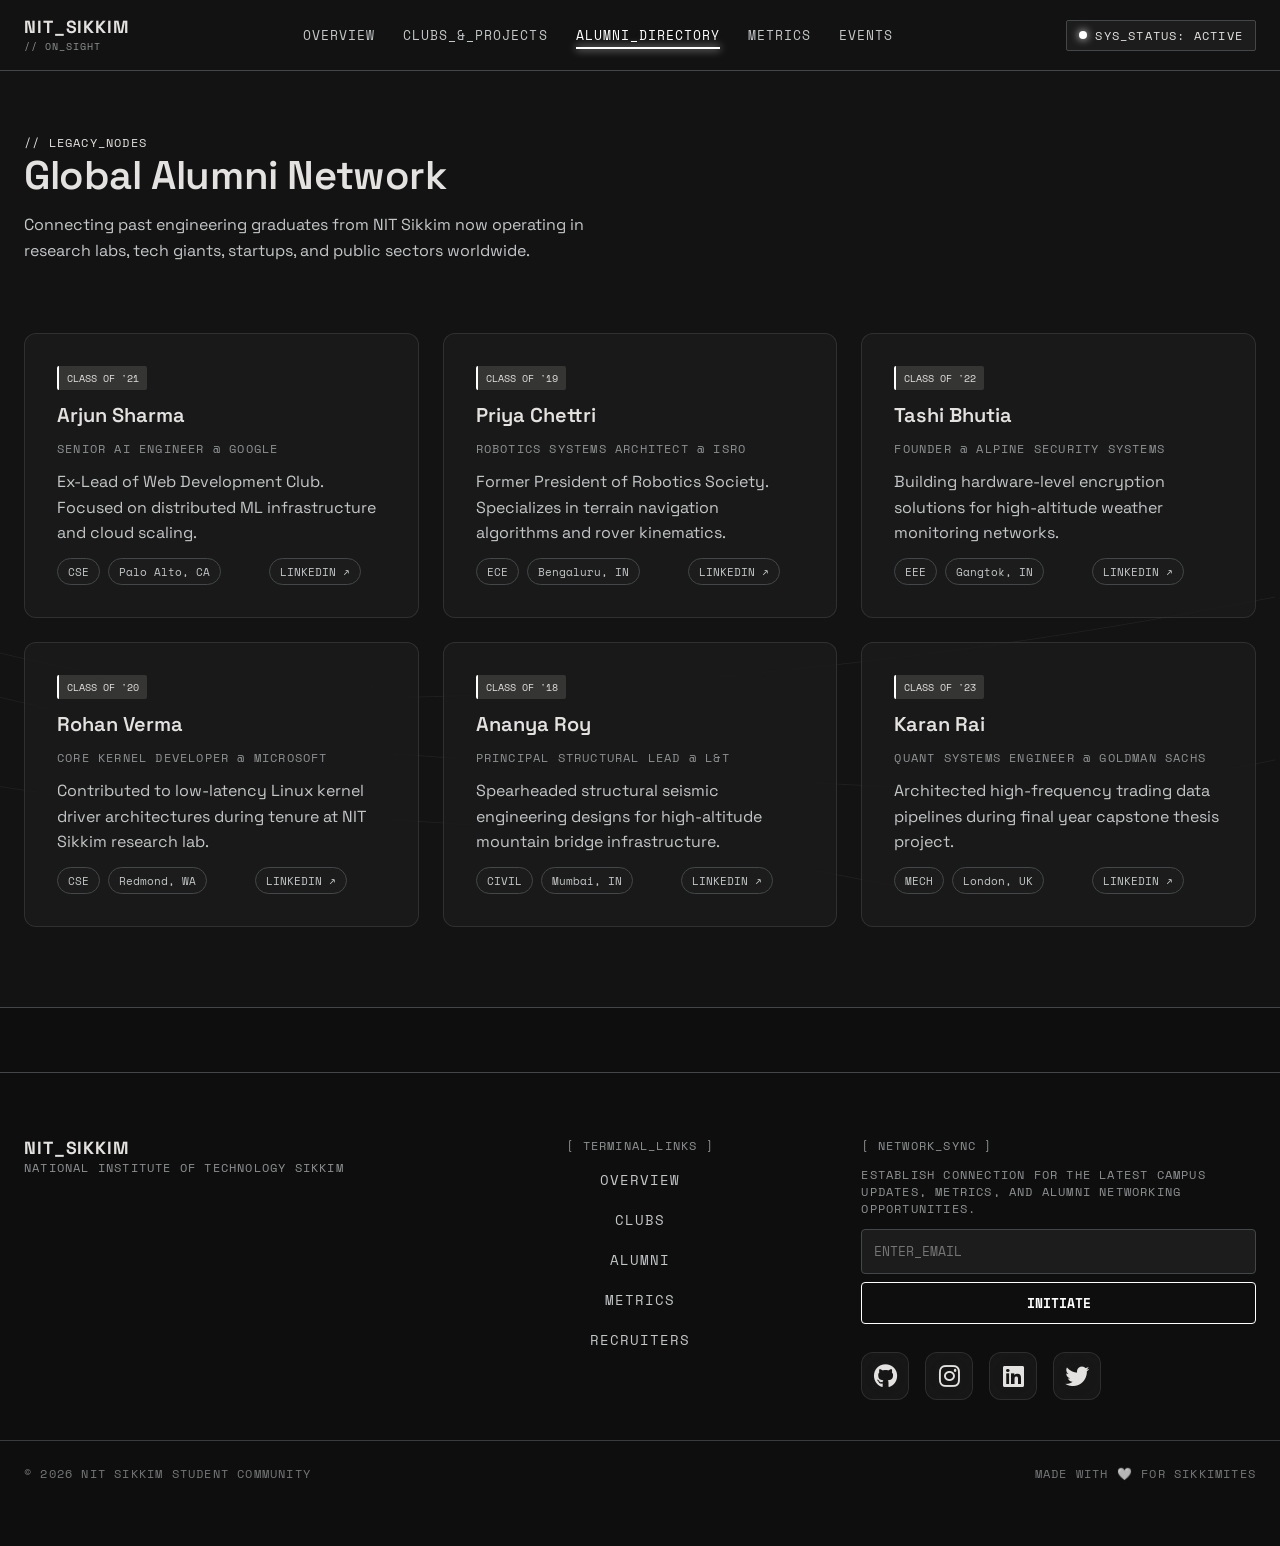
==== commit d4cf5328: "UPDATED RECRUITERS from nav to EVENTS" ====
--- a/alumni.html
+++ b/alumni.html
@@ -26,7 +26,7 @@
         <a href="clubs.html" class="nav-link">CLUBS_&_PROJECTS</a>
         <a href="alumni.html" class="nav-link">ALUMNI_DIRECTORY</a>
         <a href="metrics.html" class="nav-link">METRICS</a>
-        <a href="companies.html" class="nav-link">RECRUITERS</a>
+        <a href="companies.html" class="nav-link">EVENTS</a>
       </nav>
 
       <div class="nav-status">
--- a/styles.css
+++ b/styles.css
@@ -835,15 +835,22 @@
 box-shadow: 0 0 15px rgba(255, 255, 255, 0.05);
 }
 
-/* STREAMING_CHUNK:Refining footer metadata spacing */
+/* footer metadata */
 .footer-meta {
-grid-column: 1 / -1;
-display: flex;
-justify-content: space-between;
-margin-top: 40px;
-padding-top: 24px;
-border-top: 1px solid var(--outline-variant);
-font-family: var(--font-mono);
-font-size: 0.8rem;
-opacity: 0.8;
+  grid-column: 1 / -1;
+  display: flex;
+  justify-content: space-between;
+  margin-top: 40px;
+  padding-top: 24px;
+  border-top: 1px solid var(--outline-variant);
+  font-family: var(--font-mono);
+  font-size: 0.8rem;
+  opacity: 0.8;
+  
+  /* THESE LINES TO ALIGN WITH CONTENT */
+  max-width: var(--max-width);
+  margin-left: auto;
+  margin-right: auto;
+  padding-left: var(--gutter);
+  padding-right: var(--gutter);
 }
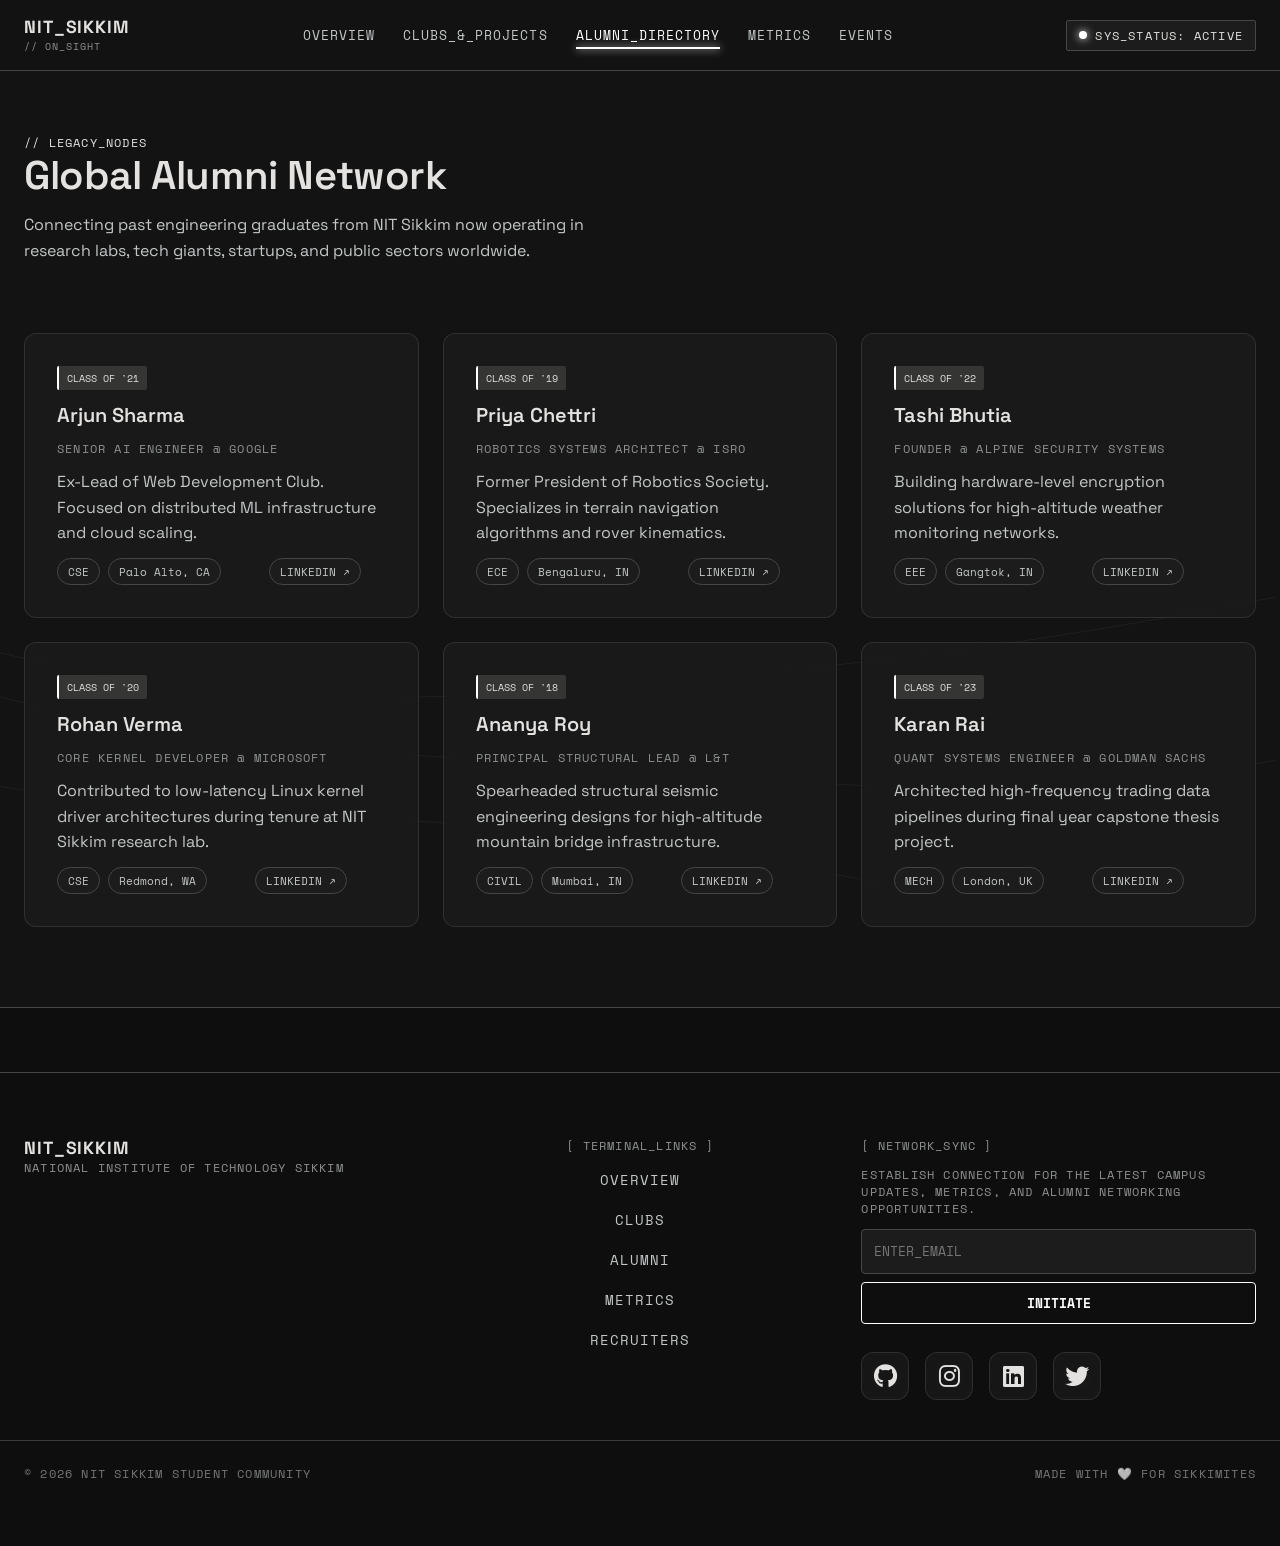
==== commit 6208a02f: "added events page initially with footer. Also added events link to all other pages in the nav bar." ====
--- a/alumni.html
+++ b/alumni.html
@@ -26,7 +26,7 @@
         <a href="clubs.html" class="nav-link">CLUBS_&_PROJECTS</a>
         <a href="alumni.html" class="nav-link">ALUMNI_DIRECTORY</a>
         <a href="metrics.html" class="nav-link">METRICS</a>
-        <a href="companies.html" class="nav-link">EVENTS</a>
+        <a href="events.html" class="nav-link">EVENTS</a>
       </nav>
 
       <div class="nav-status">
